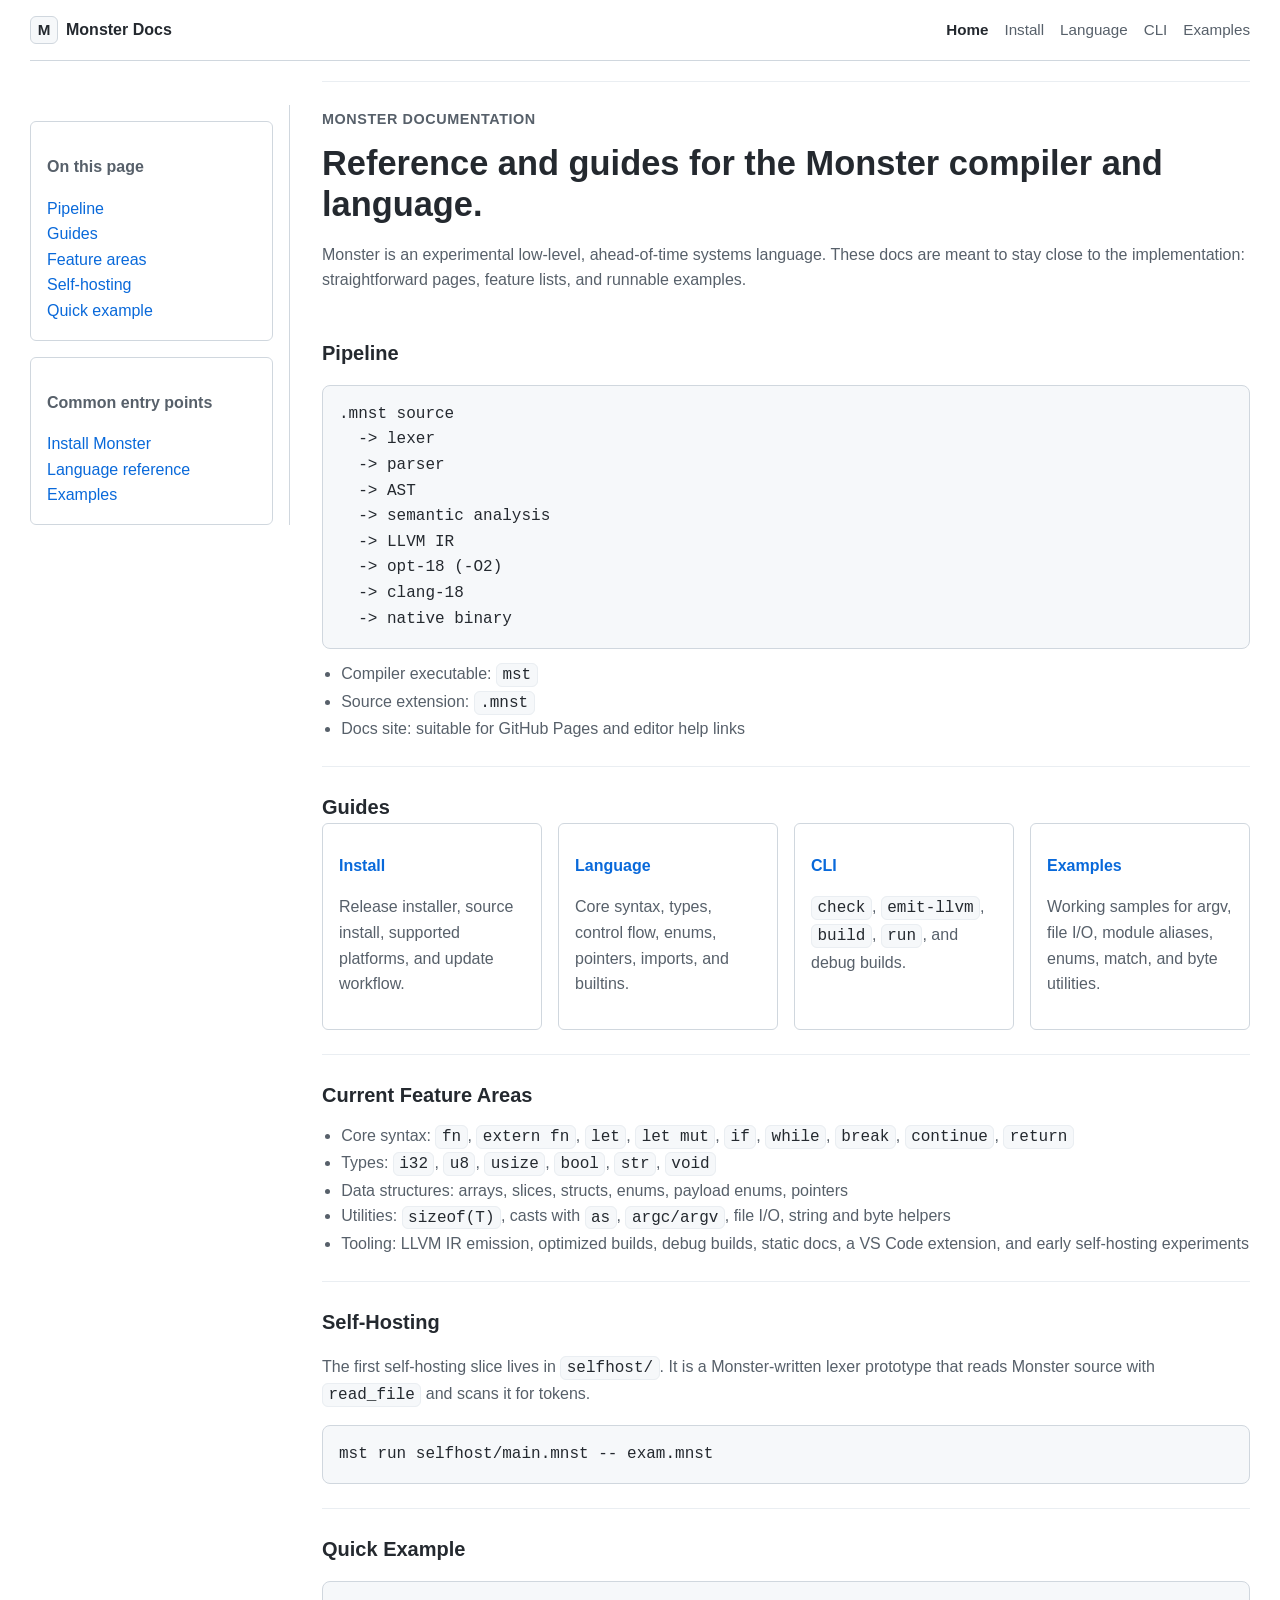
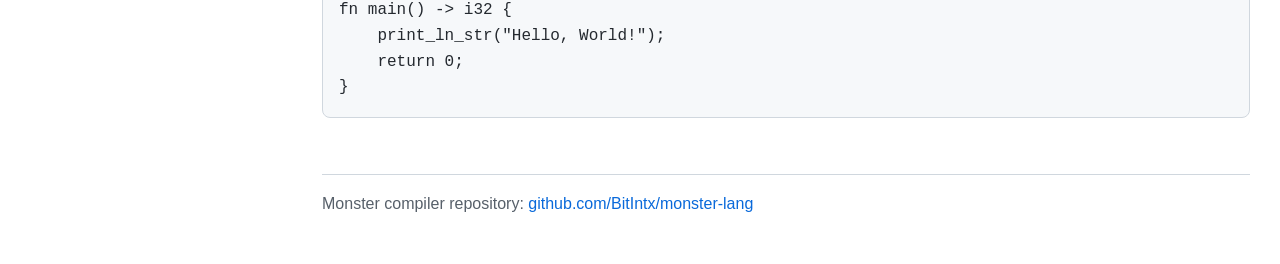
==== docs/index.html @ 50857638 "Add first self-hosted lexer prototype" ====
<!doctype html>
<html lang="en">
  <head>
    <meta charset="utf-8">
    <meta name="viewport" content="width=device-width, initial-scale=1">
    <title>Monster Docs</title>
    <link rel="stylesheet" href="./styles.css">
  </head>
  <body>
    <div class="site-shell">
      <header class="topbar">
        <a class="brand" href="./index.html">
          <span class="brand-mark">M</span>
          <span>Monster Docs</span>
        </a>
        <nav class="nav" aria-label="Primary">
          <a aria-current="page" href="./index.html">Home</a>
          <a href="./install.html">Install</a>
          <a href="./language.html">Language</a>
          <a href="./cli.html">CLI</a>
          <a href="./examples.html">Examples</a>
        </nav>
      </header>

      <main class="layout">
        <div>
          <section class="page-header">
            <span class="eyebrow">Monster documentation</span>
            <h1>Reference and guides for the Monster compiler and language.</h1>
            <p>
              Monster is an experimental low-level, ahead-of-time systems language. These docs are meant
              to stay close to the implementation: straightforward pages, feature lists, and runnable examples.
            </p>
          </section>

          <section class="section" id="pipeline">
            <h2>Pipeline</h2>
            <pre><code>.mnst source
  -> lexer
  -> parser
  -> AST
  -> semantic analysis
  -> LLVM IR
  -> opt-18 (-O2)
  -> clang-18
  -> native binary</code></pre>
            <ul>
              <li>Compiler executable: <code>mst</code></li>
              <li>Source extension: <code>.mnst</code></li>
              <li>Docs site: suitable for GitHub Pages and editor help links</li>
            </ul>
          </section>

          <section class="section" id="guides">
            <h2>Guides</h2>
            <div class="doc-grid" aria-label="Guides">
            <article class="card">
              <h3><a href="./install.html">Install</a></h3>
              <p>Release installer, source install, supported platforms, and update workflow.</p>
            </article>
            <article class="card">
              <h3><a href="./language.html">Language</a></h3>
              <p>Core syntax, types, control flow, enums, pointers, imports, and builtins.</p>
            </article>
            <article class="card">
              <h3><a href="./cli.html">CLI</a></h3>
              <p><code>check</code>, <code>emit-llvm</code>, <code>build</code>, <code>run</code>, and debug builds.</p>
            </article>
            <article class="card">
              <h3><a href="./examples.html">Examples</a></h3>
              <p>Working samples for argv, file I/O, module aliases, enums, match, and byte utilities.</p>
            </article>
            </div>
          </section>

          <section class="section" id="features">
            <h2>Current Feature Areas</h2>
            <ul>
              <li>Core syntax: <code>fn</code>, <code>extern fn</code>, <code>let</code>, <code>let mut</code>, <code>if</code>, <code>while</code>, <code>break</code>, <code>continue</code>, <code>return</code></li>
              <li>Types: <code>i32</code>, <code>u8</code>, <code>usize</code>, <code>bool</code>, <code>str</code>, <code>void</code></li>
              <li>Data structures: arrays, slices, structs, enums, payload enums, pointers</li>
              <li>Utilities: <code>sizeof(T)</code>, casts with <code>as</code>, <code>argc/argv</code>, file I/O, string and byte helpers</li>
              <li>Tooling: LLVM IR emission, optimized builds, debug builds, static docs, a VS Code extension, and early self-hosting experiments</li>
            </ul>
          </section>

          <section class="section" id="self-hosting">
            <h2>Self-Hosting</h2>
            <p>
              The first self-hosting slice lives in <code>selfhost/</code>. It is a Monster-written lexer
              prototype that reads Monster source with <code>read_file</code> and scans it for tokens.
            </p>
            <pre><code>mst run selfhost/main.mnst -- exam.mnst</code></pre>
          </section>

          <section class="section" id="quick-example">
            <h2>Quick Example</h2>
            <pre><code>fn main() -> i32 {
    print_ln_str("Hello, World!");
    return 0;
}</code></pre>
          </section>

          <footer class="footer">
            Monster compiler repository:
            <a href="https://github.com/BitIntx/monster-lang">github.com/BitIntx/monster-lang</a>
          </footer>
        </div>

        <aside class="sidebar">
          <div class="note">
            <p><strong>On this page</strong></p>
            <ul class="toc-list">
              <li><a href="#pipeline">Pipeline</a></li>
              <li><a href="#guides">Guides</a></li>
              <li><a href="#features">Feature areas</a></li>
              <li><a href="#self-hosting">Self-hosting</a></li>
              <li><a href="#quick-example">Quick example</a></li>
            </ul>
          </div>
          <div class="note">
            <p><strong>Common entry points</strong></p>
            <ul class="link-list">
              <li><a href="./install.html">Install Monster</a></li>
              <li><a href="./language.html">Language reference</a></li>
              <li><a href="./examples.html">Examples</a></li>
            </ul>
          </div>
        </aside>
      </main>
    </div>
  </body>
</html>
---- docs/styles.css ----
:root {
  --bg: #ffffff;
  --text: #24292f;
  --muted: #57606a;
  --line: #d0d7de;
  --line-soft: #eaeef2;
  --link: #0969da;
  --surface: #f6f8fa;
  --code-bg: #f6f8fa;
  --code-text: #24292f;
}

* {
  box-sizing: border-box;
}

html {
  scroll-behavior: smooth;
}

body {
  margin: 0;
  background: var(--bg);
  color: var(--text);
  font-family: -apple-system, BlinkMacSystemFont, "Segoe UI", Helvetica, Arial, sans-serif;
  line-height: 1.6;
}

a {
  color: var(--link);
  text-decoration: none;
}

a:hover {
  text-decoration: underline;
}

code,
pre {
  font-family: ui-monospace, SFMono-Regular, SFMono-Regular, Menlo, Consolas, "Liberation Mono", monospace;
}

code {
  padding: 0.12rem 0.34rem;
  background: var(--code-bg);
  border: 1px solid var(--line-soft);
  border-radius: 6px;
  color: var(--code-text);
}

pre {
  margin: 1rem 0 0;
  padding: 1rem;
  overflow-x: auto;
  background: var(--code-bg);
  border: 1px solid var(--line);
  border-radius: 8px;
  color: var(--code-text);
}

pre code {
  padding: 0;
  border: 0;
  background: transparent;
}

.site-shell {
  width: min(1220px, calc(100% - 2rem));
  margin: 0 auto;
  padding: 0 0 3rem;
}

.topbar {
  display: flex;
  flex-wrap: wrap;
  align-items: center;
  justify-content: space-between;
  gap: 1rem;
  padding: 1rem 0;
  border-bottom: 1px solid var(--line);
}

.brand {
  display: inline-flex;
  align-items: center;
  gap: 0.5rem;
  color: var(--text);
  font-weight: 600;
}

.brand-mark {
  display: inline-flex;
  align-items: center;
  justify-content: center;
  width: 1.75rem;
  height: 1.75rem;
  border: 1px solid var(--line);
  border-radius: 6px;
  background: var(--surface);
  font-size: 0.95rem;
}

.nav {
  display: flex;
  flex-wrap: wrap;
  gap: 1rem;
}

.nav a {
  color: var(--muted);
  font-size: 0.95rem;
}

.nav a[aria-current="page"] {
  color: var(--text);
  font-weight: 600;
}

.page-header,
.section {
  margin-top: 0;
  padding: 1.5rem 0;
  border: 0;
  border-top: 1px solid var(--line-soft);
  background: transparent;
}

.note,
.card,
.feature {
  margin-top: 1rem;
  padding: 1rem;
  border: 1px solid var(--line);
  border-radius: 6px;
  background: #fff;
}

.page-header h1 {
  margin: 0;
  font-size: 2.15rem;
  line-height: 1.2;
}

.page-header p,
.section p,
.section li,
.card p,
.feature p,
.note p {
  color: var(--muted);
}

.eyebrow {
  display: inline-block;
  margin-bottom: 0.75rem;
  color: var(--muted);
  font-size: 0.9rem;
  font-weight: 600;
  text-transform: uppercase;
  letter-spacing: 0.04em;
}

.section h2 {
  margin: 0;
  font-size: 1.25rem;
}

.panel-list,
.feature-grid,
.card-grid,
.doc-grid,
.link-list,
.toc-list {
  margin: 0;
  padding: 0;
  list-style: none;
}

.panel-list li,
.link-list li,
.toc-list li {
  color: var(--muted);
}

.doc-grid,
.feature-grid,
.card-grid {
  display: grid;
  gap: 1rem;
  grid-template-columns: repeat(auto-fit, minmax(220px, 1fr));
}

.card,
.feature {
  margin-top: 0;
}

.layout {
  display: grid;
  grid-template-columns: 260px minmax(0, 1fr);
  gap: 2rem;
  margin-top: 1.25rem;
}

.layout > :first-child {
  grid-column: 2;
}

.layout > .sidebar {
  grid-column: 1;
  grid-row: 1;
}

.sidebar {
  position: sticky;
  top: 1rem;
  align-self: start;
  margin-top: 1.5rem;
  padding-right: 1rem;
  border-right: 1px solid var(--line);
}

.section h3 {
  margin: 1.2rem 0 0;
  font-size: 1rem;
}

.section h3:first-of-type {
  margin-top: 0.8rem;
}

.section ul,
.section ol {
  margin: 0.75rem 0 0;
  padding-left: 1.2rem;
}

.section:first-of-type,
.page-header + .section {
  border-top: 0;
  padding-top: 0.25rem;
}

.section table {
  width: 100%;
  margin-top: 1rem;
  border-collapse: collapse;
}

.section th,
.section td {
  padding: 0.65rem 0.75rem;
  border: 1px solid var(--line);
  text-align: left;
  vertical-align: top;
}

.section th {
  background: var(--surface);
  font-weight: 600;
}

.muted {
  color: var(--muted);
}

.footer {
  margin-top: 2rem;
  padding-top: 1rem;
  color: var(--muted);
  border-top: 1px solid var(--line);
}

@media (max-width: 920px) {
  .layout {
    grid-template-columns: 1fr;
  }

  .layout > :first-child,
  .layout > .sidebar {
    grid-column: auto;
    grid-row: auto;
  }

  .sidebar {
    position: static;
    padding-right: 0;
    border-right: 0;
  }
}

@media (max-width: 640px) {
  .site-shell {
    width: min(100% - 1rem, 1220px);
  }

  .page-header h1 {
    font-size: 1.6rem;
  }

  .page-header,
  .section,
  .note,
  .card,
  .feature {
    padding: 1rem;
  }
}
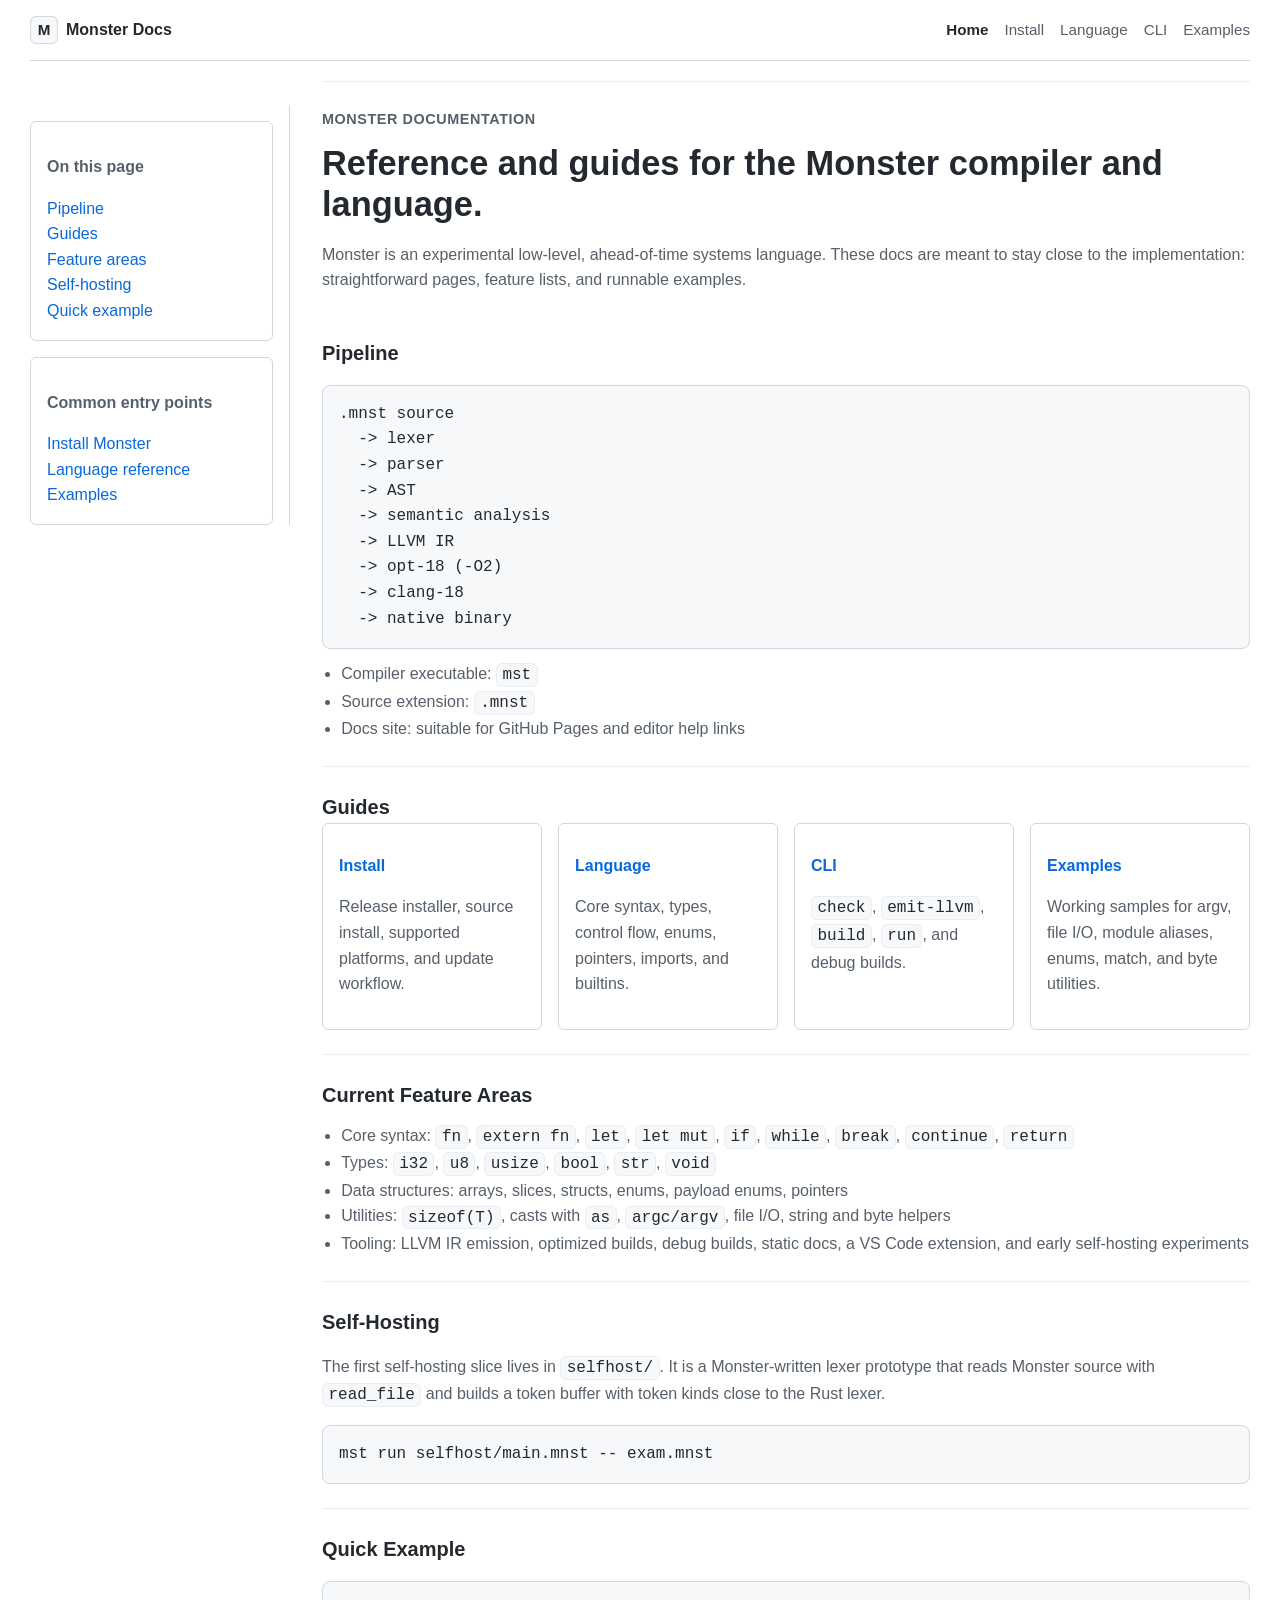
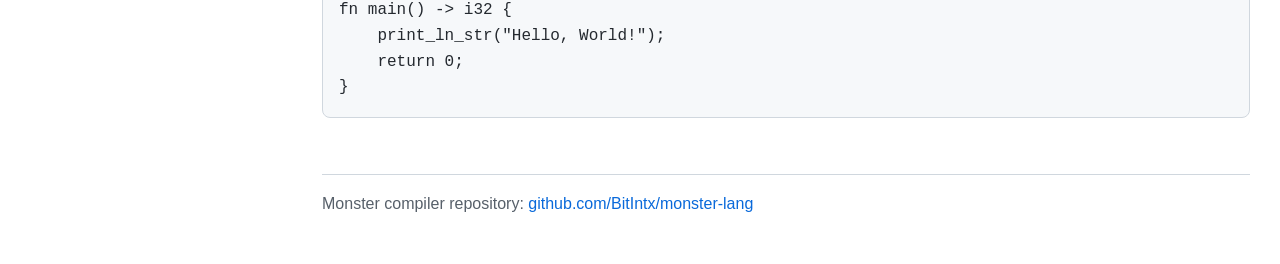
==== commit 65ae4a59: "Expand self-hosted lexer token kinds" ====
--- a/docs/index.html
+++ b/docs/index.html
@@ -88,7 +88,8 @@
             <h2>Self-Hosting</h2>
             <p>
               The first self-hosting slice lives in <code>selfhost/</code>. It is a Monster-written lexer
-              prototype that reads Monster source with <code>read_file</code> and scans it for tokens.
+              prototype that reads Monster source with <code>read_file</code> and builds a token buffer
+              with token kinds close to the Rust lexer.
             </p>
             <pre><code>mst run selfhost/main.mnst -- exam.mnst</code></pre>
           </section>
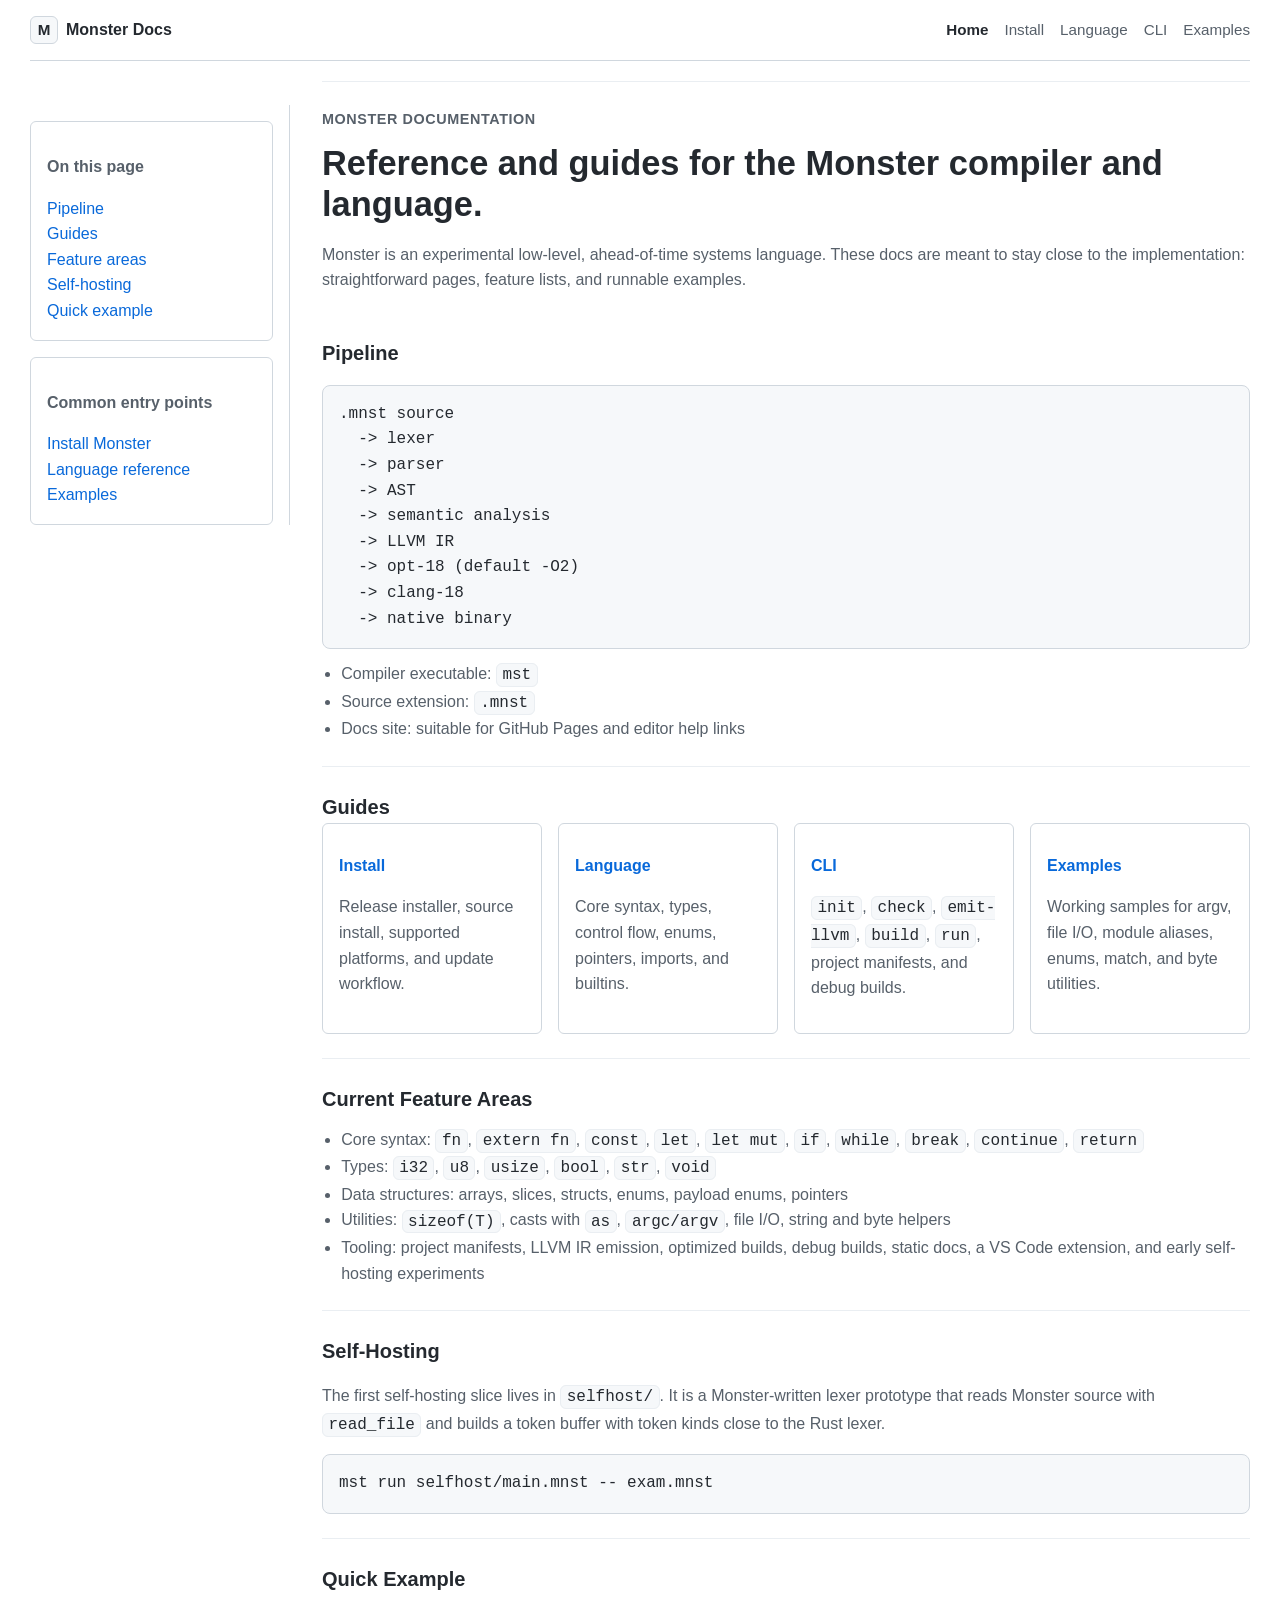
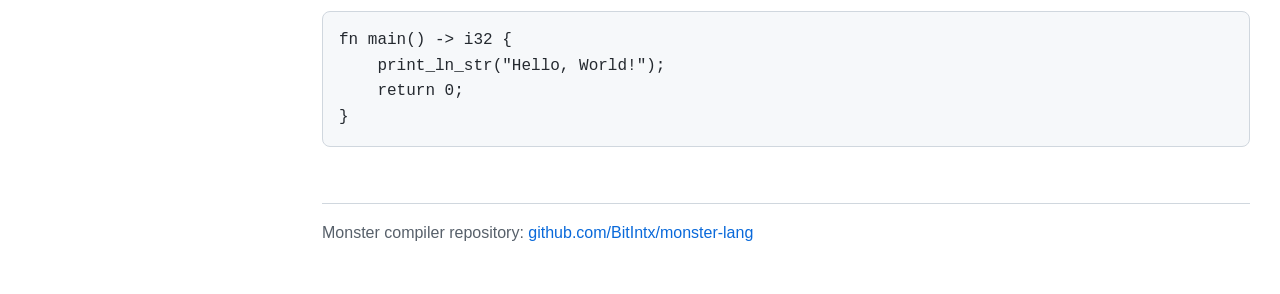
==== commit 97d45363: "Add project manifests and init command" ====
--- a/docs/index.html
+++ b/docs/index.html
@@ -41,7 +41,7 @@
   -> AST
   -> semantic analysis
   -> LLVM IR
-  -> opt-18 (-O2)
+  -> opt-18 (default -O2)
   -> clang-18
   -> native binary</code></pre>
             <ul>
@@ -64,7 +64,7 @@
             </article>
             <article class="card">
               <h3><a href="./cli.html">CLI</a></h3>
-              <p><code>check</code>, <code>emit-llvm</code>, <code>build</code>, <code>run</code>, and debug builds.</p>
+              <p><code>init</code>, <code>check</code>, <code>emit-llvm</code>, <code>build</code>, <code>run</code>, project manifests, and debug builds.</p>
             </article>
             <article class="card">
               <h3><a href="./examples.html">Examples</a></h3>
@@ -76,11 +76,11 @@
           <section class="section" id="features">
             <h2>Current Feature Areas</h2>
             <ul>
-              <li>Core syntax: <code>fn</code>, <code>extern fn</code>, <code>let</code>, <code>let mut</code>, <code>if</code>, <code>while</code>, <code>break</code>, <code>continue</code>, <code>return</code></li>
+              <li>Core syntax: <code>fn</code>, <code>extern fn</code>, <code>const</code>, <code>let</code>, <code>let mut</code>, <code>if</code>, <code>while</code>, <code>break</code>, <code>continue</code>, <code>return</code></li>
               <li>Types: <code>i32</code>, <code>u8</code>, <code>usize</code>, <code>bool</code>, <code>str</code>, <code>void</code></li>
               <li>Data structures: arrays, slices, structs, enums, payload enums, pointers</li>
               <li>Utilities: <code>sizeof(T)</code>, casts with <code>as</code>, <code>argc/argv</code>, file I/O, string and byte helpers</li>
-              <li>Tooling: LLVM IR emission, optimized builds, debug builds, static docs, a VS Code extension, and early self-hosting experiments</li>
+              <li>Tooling: project manifests, LLVM IR emission, optimized builds, debug builds, static docs, a VS Code extension, and early self-hosting experiments</li>
             </ul>
           </section>
 
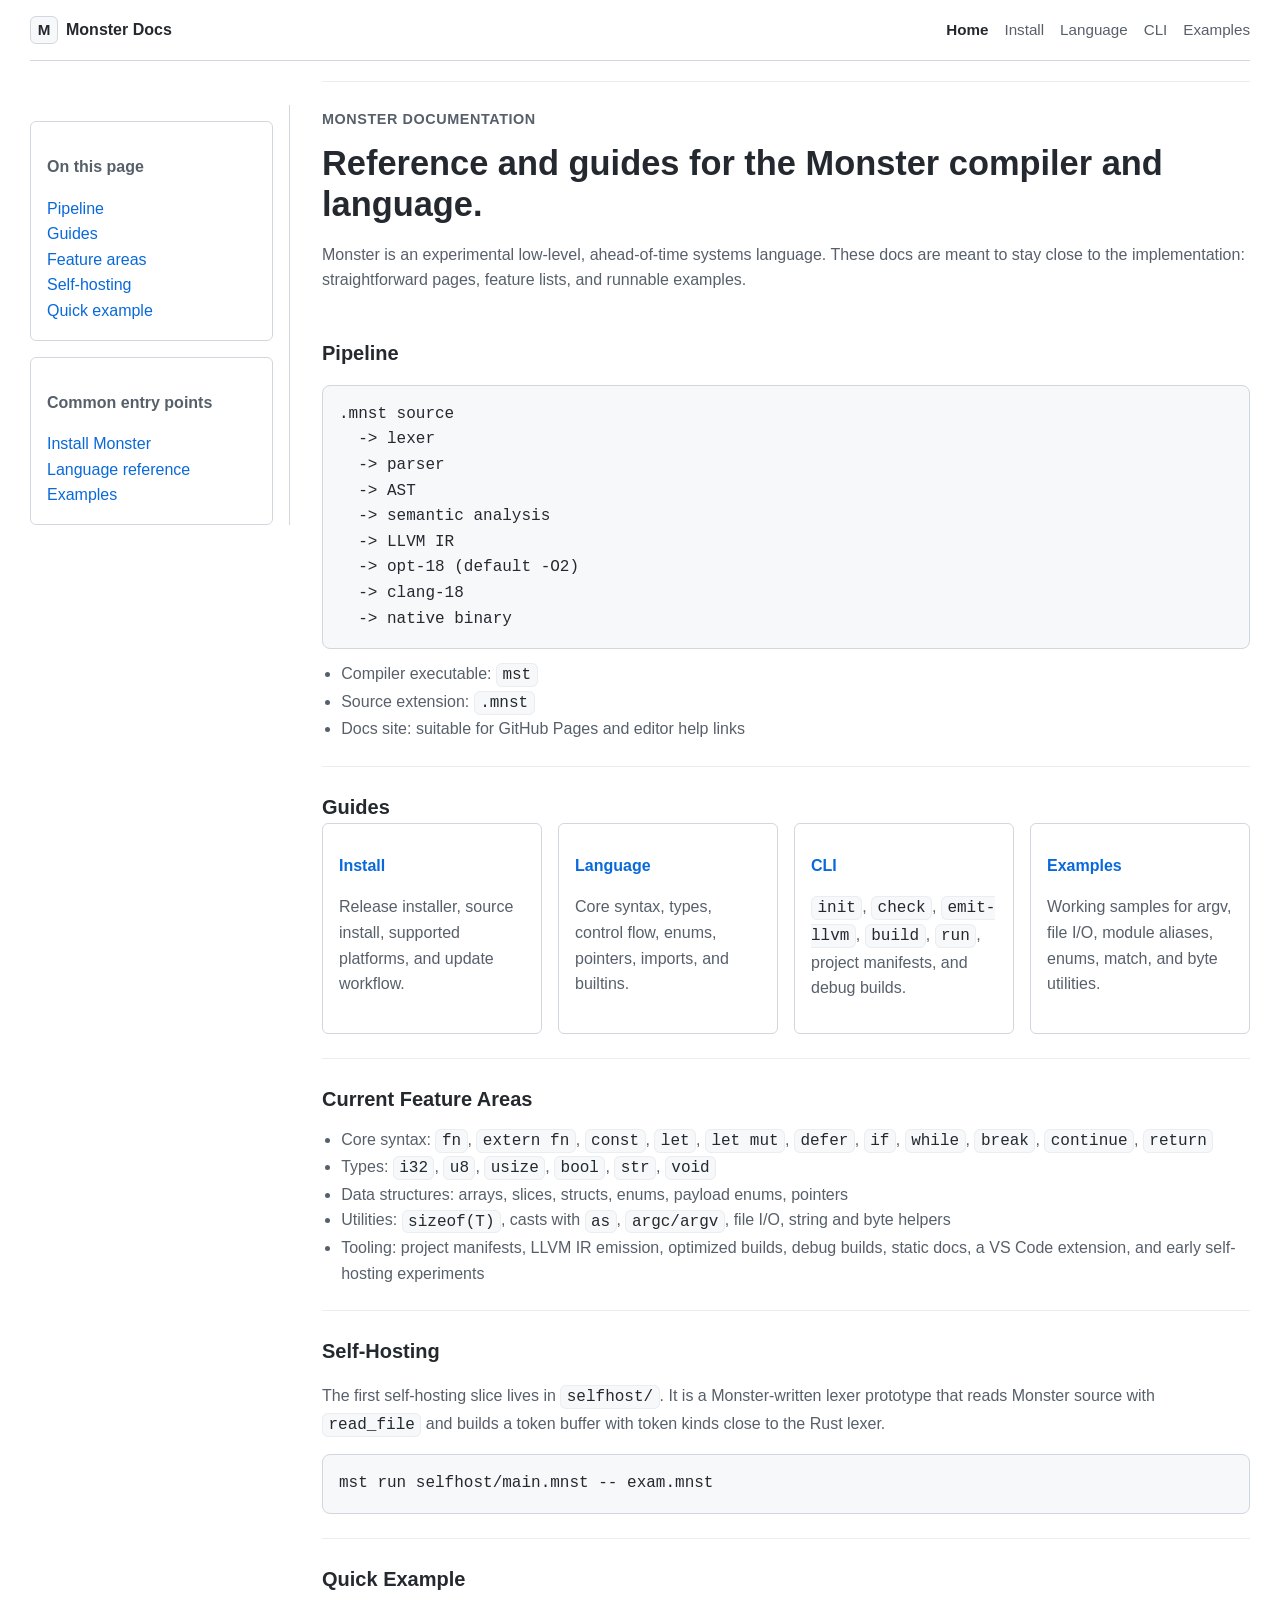
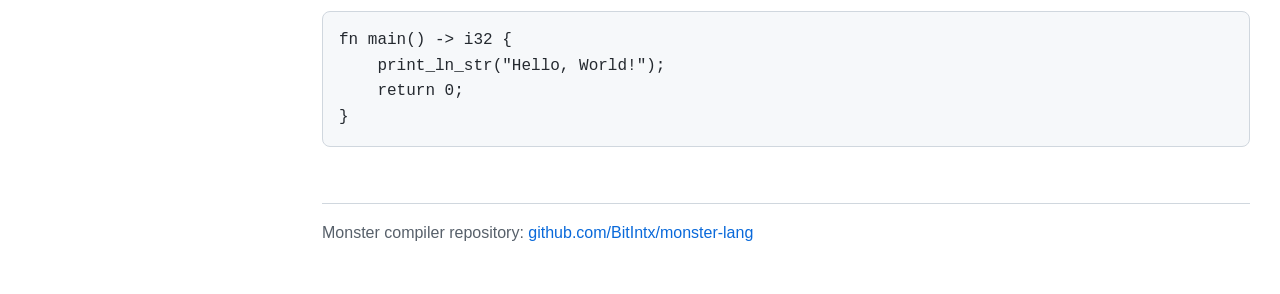
==== commit 40964380: "Add function-scope defer cleanup" ====
--- a/docs/index.html
+++ b/docs/index.html
@@ -76,7 +76,7 @@
           <section class="section" id="features">
             <h2>Current Feature Areas</h2>
             <ul>
-              <li>Core syntax: <code>fn</code>, <code>extern fn</code>, <code>const</code>, <code>let</code>, <code>let mut</code>, <code>if</code>, <code>while</code>, <code>break</code>, <code>continue</code>, <code>return</code></li>
+              <li>Core syntax: <code>fn</code>, <code>extern fn</code>, <code>const</code>, <code>let</code>, <code>let mut</code>, <code>defer</code>, <code>if</code>, <code>while</code>, <code>break</code>, <code>continue</code>, <code>return</code></li>
               <li>Types: <code>i32</code>, <code>u8</code>, <code>usize</code>, <code>bool</code>, <code>str</code>, <code>void</code></li>
               <li>Data structures: arrays, slices, structs, enums, payload enums, pointers</li>
               <li>Utilities: <code>sizeof(T)</code>, casts with <code>as</code>, <code>argc/argv</code>, file I/O, string and byte helpers</li>
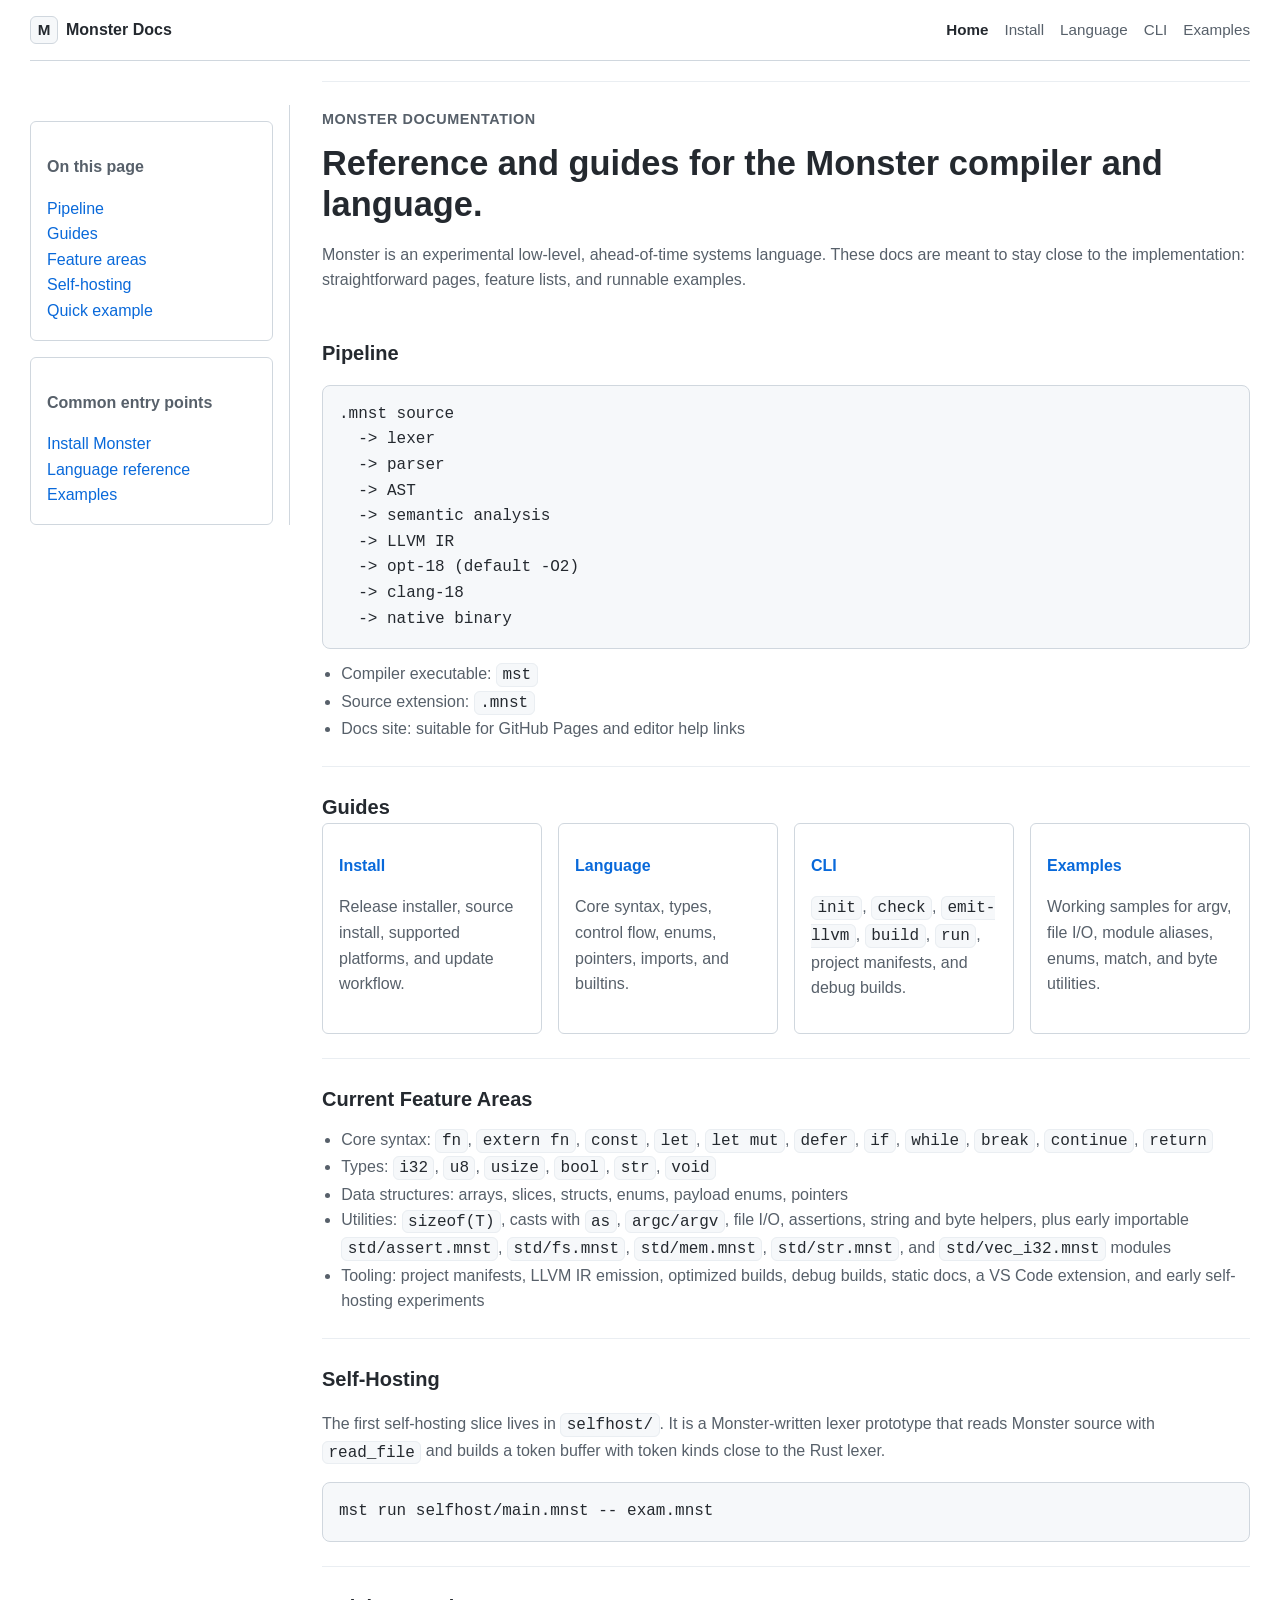
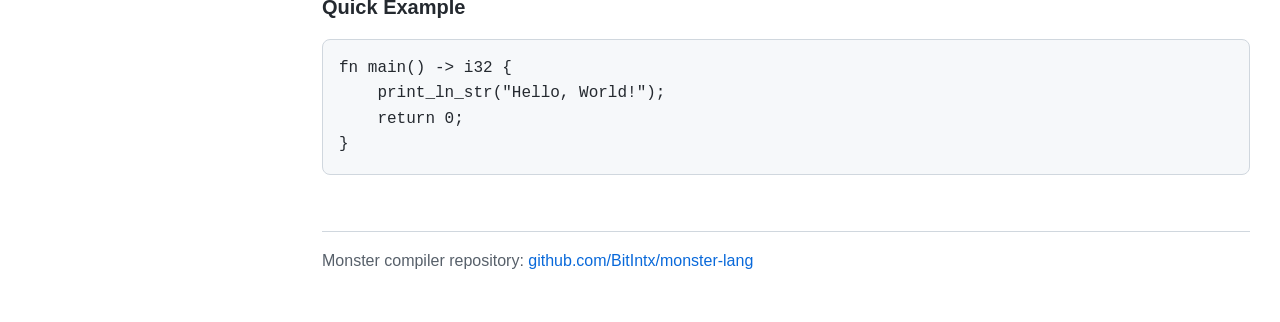
==== commit 3ff4914c: "Add std file and assert helpers" ====
--- a/docs/index.html
+++ b/docs/index.html
@@ -79,7 +79,7 @@
               <li>Core syntax: <code>fn</code>, <code>extern fn</code>, <code>const</code>, <code>let</code>, <code>let mut</code>, <code>defer</code>, <code>if</code>, <code>while</code>, <code>break</code>, <code>continue</code>, <code>return</code></li>
               <li>Types: <code>i32</code>, <code>u8</code>, <code>usize</code>, <code>bool</code>, <code>str</code>, <code>void</code></li>
               <li>Data structures: arrays, slices, structs, enums, payload enums, pointers</li>
-              <li>Utilities: <code>sizeof(T)</code>, casts with <code>as</code>, <code>argc/argv</code>, file I/O, string and byte helpers</li>
+              <li>Utilities: <code>sizeof(T)</code>, casts with <code>as</code>, <code>argc/argv</code>, file I/O, assertions, string and byte helpers, plus early importable <code>std/assert.mnst</code>, <code>std/fs.mnst</code>, <code>std/mem.mnst</code>, <code>std/str.mnst</code>, and <code>std/vec_i32.mnst</code> modules</li>
               <li>Tooling: project manifests, LLVM IR emission, optimized builds, debug builds, static docs, a VS Code extension, and early self-hosting experiments</li>
             </ul>
           </section>
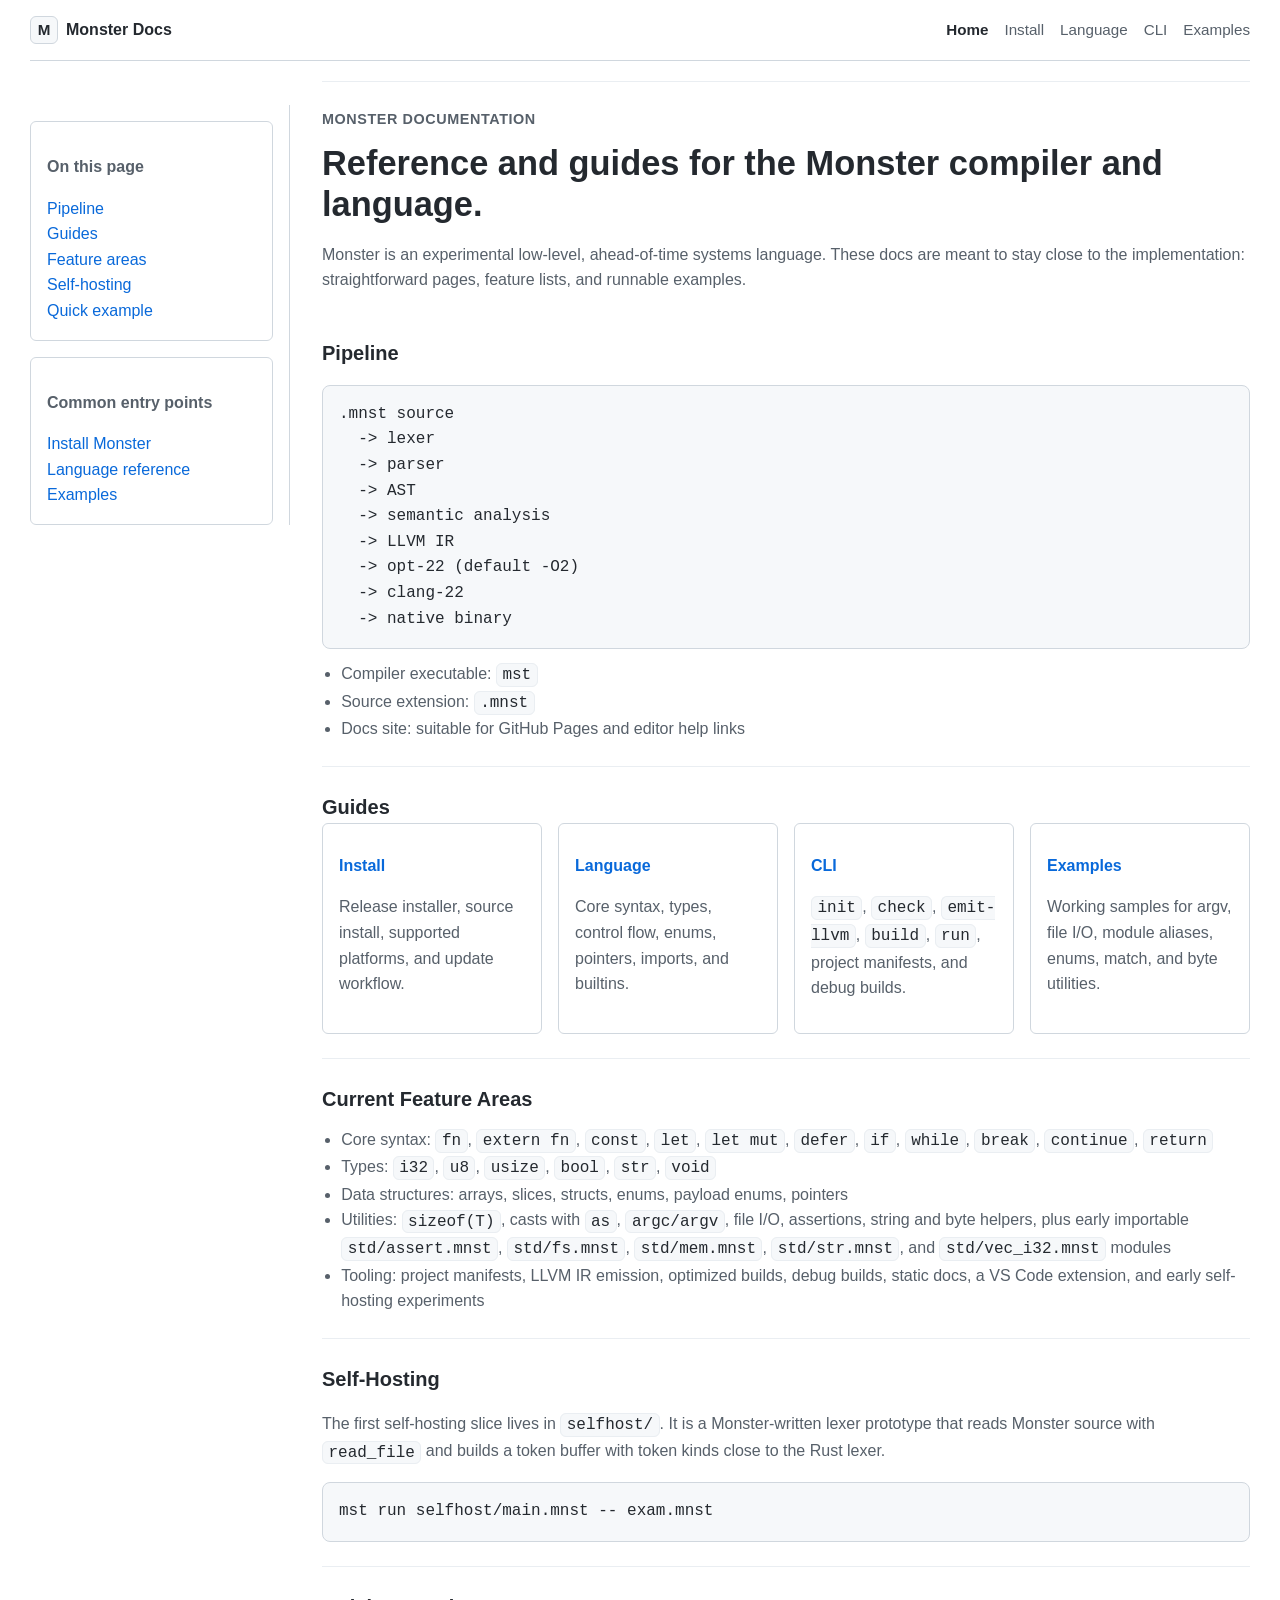
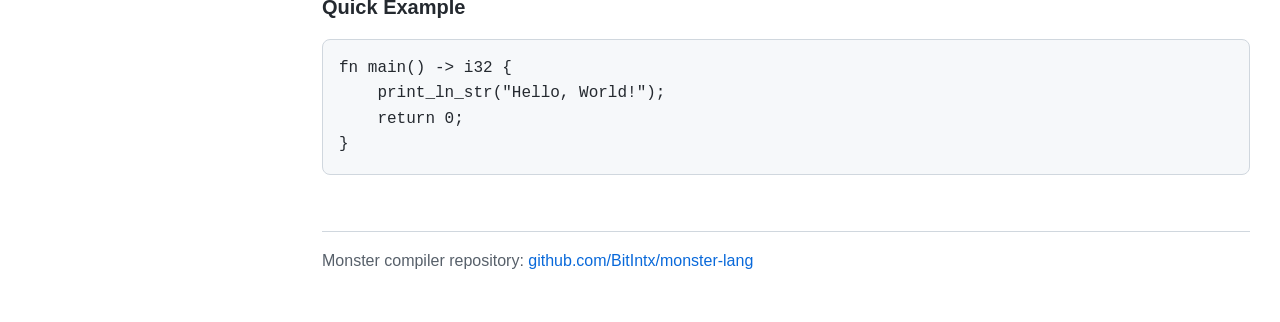
==== commit fb7a989c: "Migrate LLVM backend tools to 22" ====
--- a/docs/index.html
+++ b/docs/index.html
@@ -41,8 +41,8 @@
   -> AST
   -> semantic analysis
   -> LLVM IR
-  -> opt-18 (default -O2)
-  -> clang-18
+  -> opt-22 (default -O2)
+  -> clang-22
   -> native binary</code></pre>
             <ul>
               <li>Compiler executable: <code>mst</code></li>
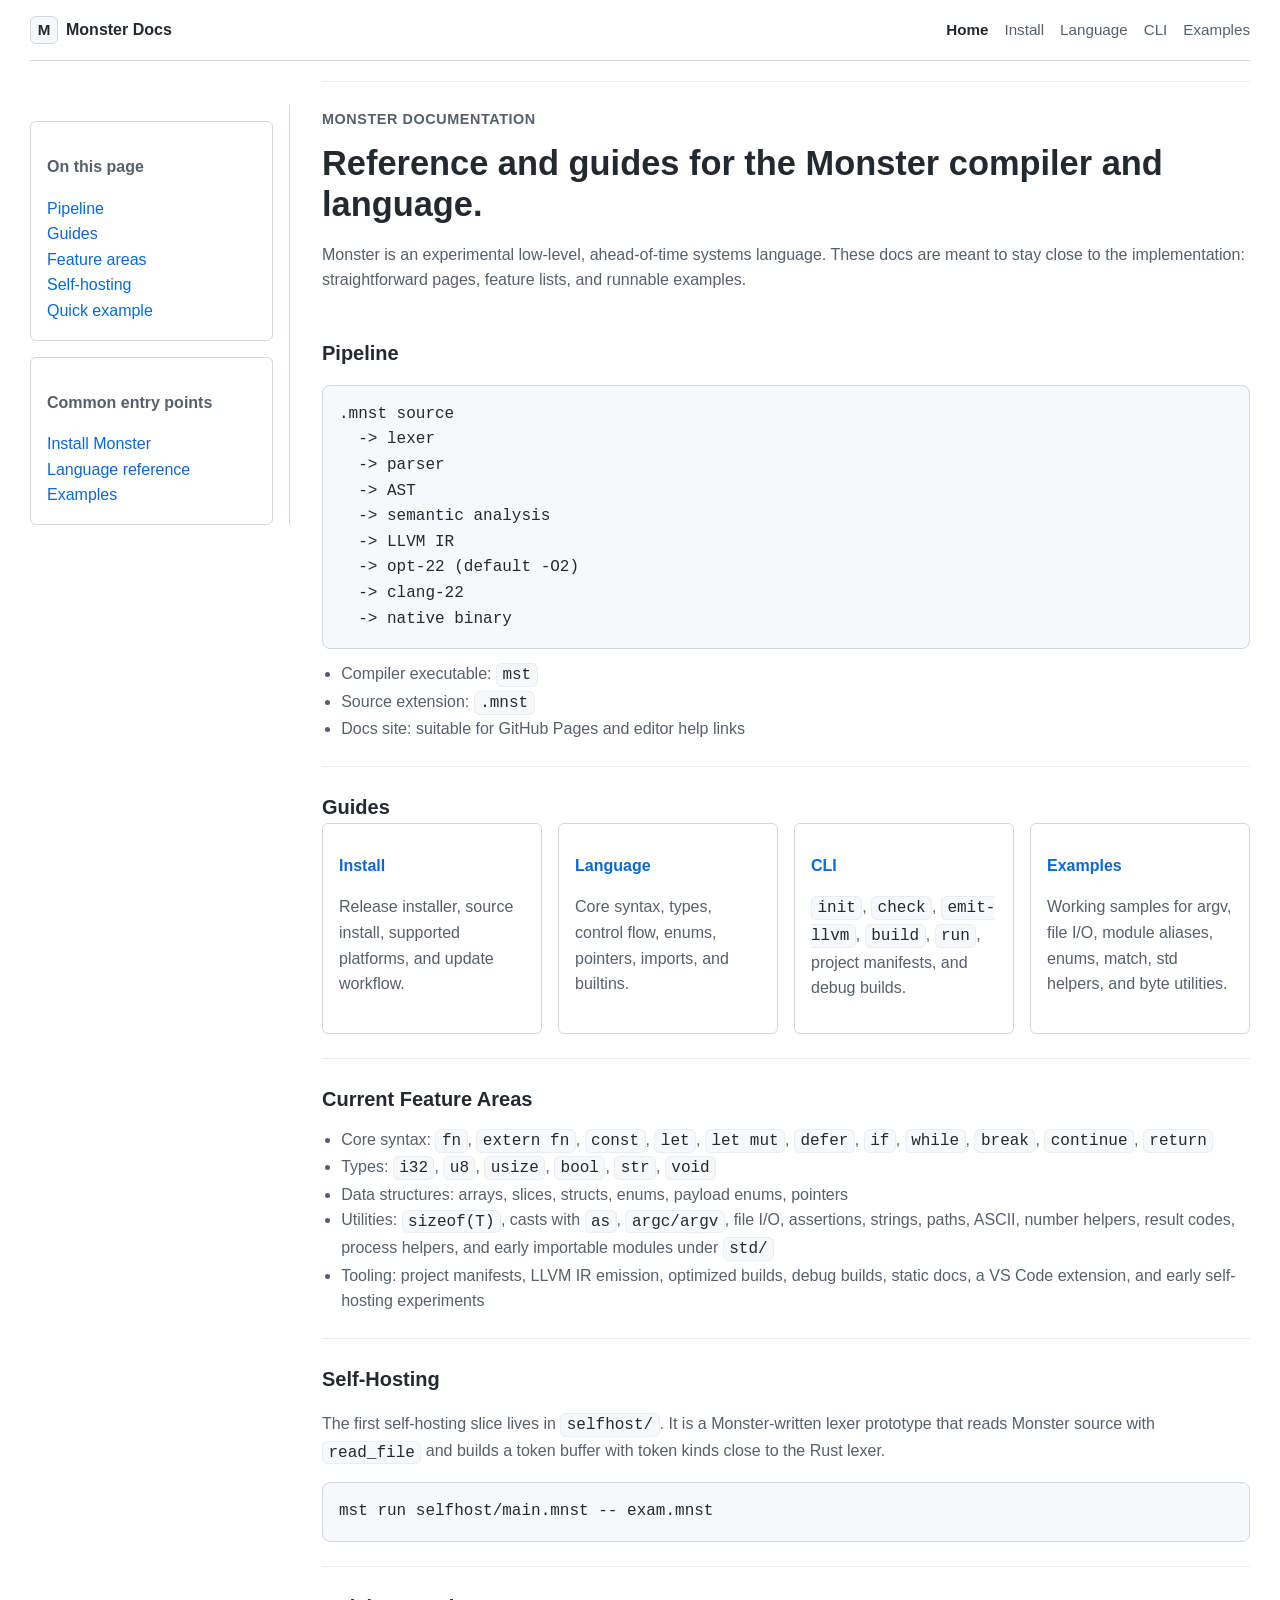
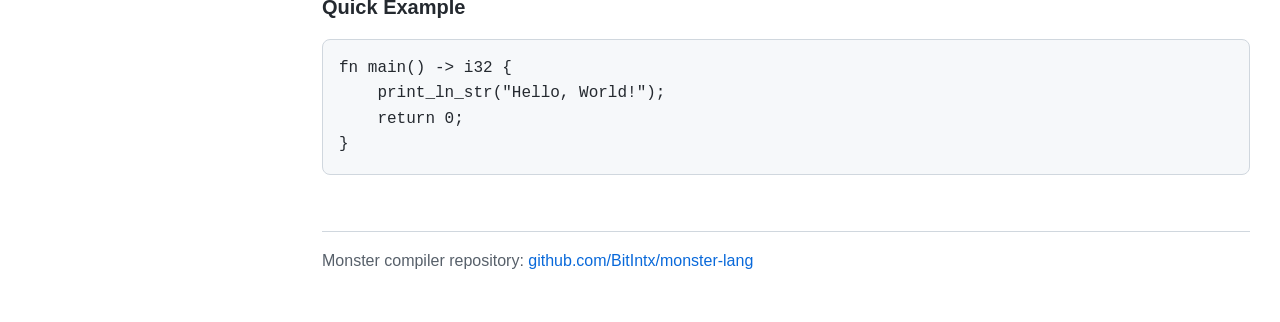
==== commit 4f8ff7af: "Expand early standard library helpers" ====
--- a/docs/index.html
+++ b/docs/index.html
@@ -68,7 +68,7 @@
             </article>
             <article class="card">
               <h3><a href="./examples.html">Examples</a></h3>
-              <p>Working samples for argv, file I/O, module aliases, enums, match, and byte utilities.</p>
+              <p>Working samples for argv, file I/O, module aliases, enums, match, std helpers, and byte utilities.</p>
             </article>
             </div>
           </section>
@@ -79,7 +79,7 @@
               <li>Core syntax: <code>fn</code>, <code>extern fn</code>, <code>const</code>, <code>let</code>, <code>let mut</code>, <code>defer</code>, <code>if</code>, <code>while</code>, <code>break</code>, <code>continue</code>, <code>return</code></li>
               <li>Types: <code>i32</code>, <code>u8</code>, <code>usize</code>, <code>bool</code>, <code>str</code>, <code>void</code></li>
               <li>Data structures: arrays, slices, structs, enums, payload enums, pointers</li>
-              <li>Utilities: <code>sizeof(T)</code>, casts with <code>as</code>, <code>argc/argv</code>, file I/O, assertions, string and byte helpers, plus early importable <code>std/assert.mnst</code>, <code>std/fs.mnst</code>, <code>std/mem.mnst</code>, <code>std/str.mnst</code>, and <code>std/vec_i32.mnst</code> modules</li>
+              <li>Utilities: <code>sizeof(T)</code>, casts with <code>as</code>, <code>argc/argv</code>, file I/O, assertions, strings, paths, ASCII, number helpers, result codes, process helpers, and early importable modules under <code>std/</code></li>
               <li>Tooling: project manifests, LLVM IR emission, optimized builds, debug builds, static docs, a VS Code extension, and early self-hosting experiments</li>
             </ul>
           </section>
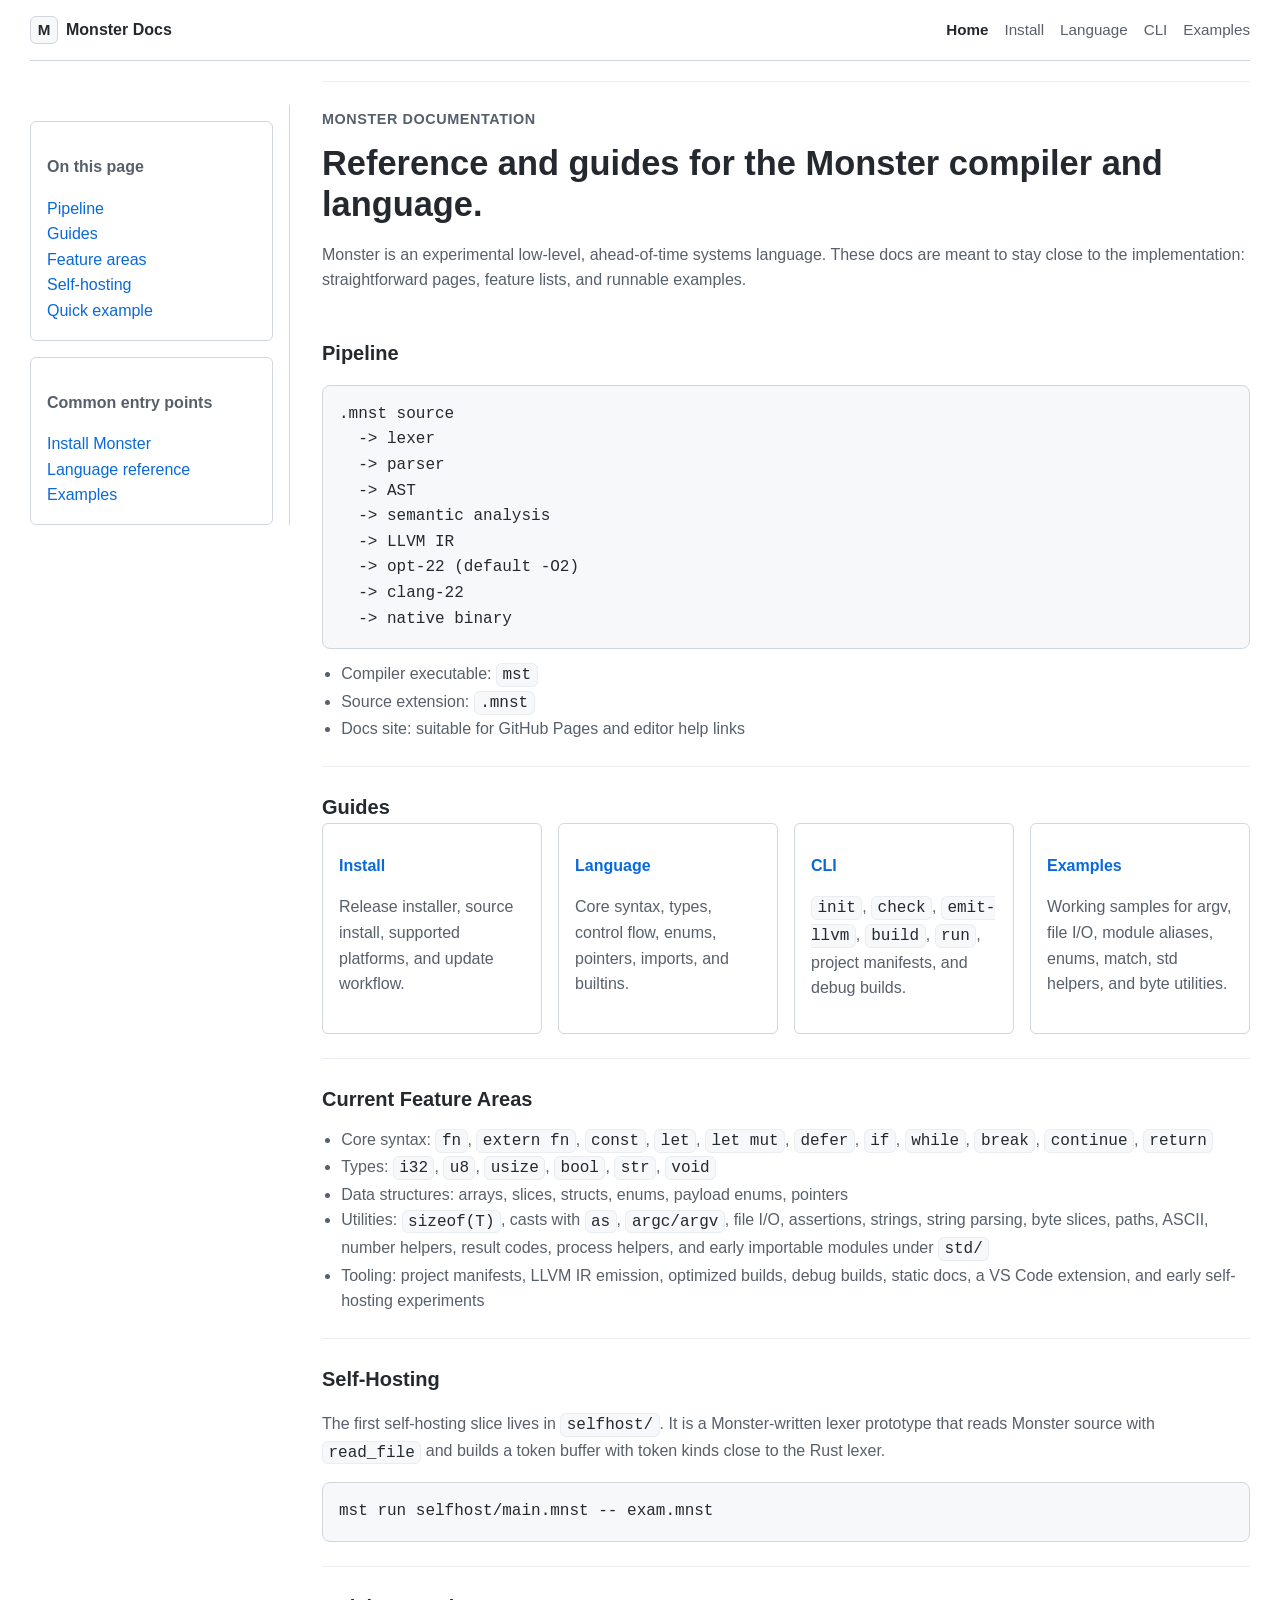
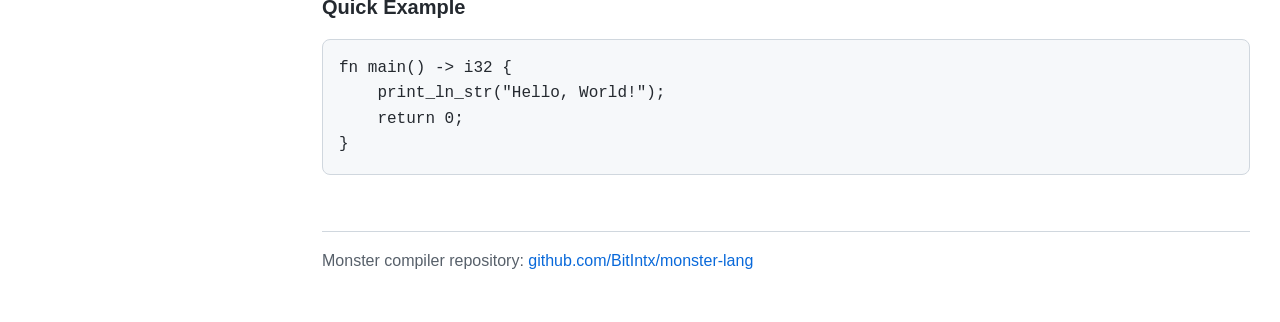
==== commit 55071171: "Refactor build pipeline and add slice parsing std helpers" ====
--- a/docs/index.html
+++ b/docs/index.html
@@ -79,7 +79,7 @@
               <li>Core syntax: <code>fn</code>, <code>extern fn</code>, <code>const</code>, <code>let</code>, <code>let mut</code>, <code>defer</code>, <code>if</code>, <code>while</code>, <code>break</code>, <code>continue</code>, <code>return</code></li>
               <li>Types: <code>i32</code>, <code>u8</code>, <code>usize</code>, <code>bool</code>, <code>str</code>, <code>void</code></li>
               <li>Data structures: arrays, slices, structs, enums, payload enums, pointers</li>
-              <li>Utilities: <code>sizeof(T)</code>, casts with <code>as</code>, <code>argc/argv</code>, file I/O, assertions, strings, paths, ASCII, number helpers, result codes, process helpers, and early importable modules under <code>std/</code></li>
+              <li>Utilities: <code>sizeof(T)</code>, casts with <code>as</code>, <code>argc/argv</code>, file I/O, assertions, strings, string parsing, byte slices, paths, ASCII, number helpers, result codes, process helpers, and early importable modules under <code>std/</code></li>
               <li>Tooling: project manifests, LLVM IR emission, optimized builds, debug builds, static docs, a VS Code extension, and early self-hosting experiments</li>
             </ul>
           </section>
